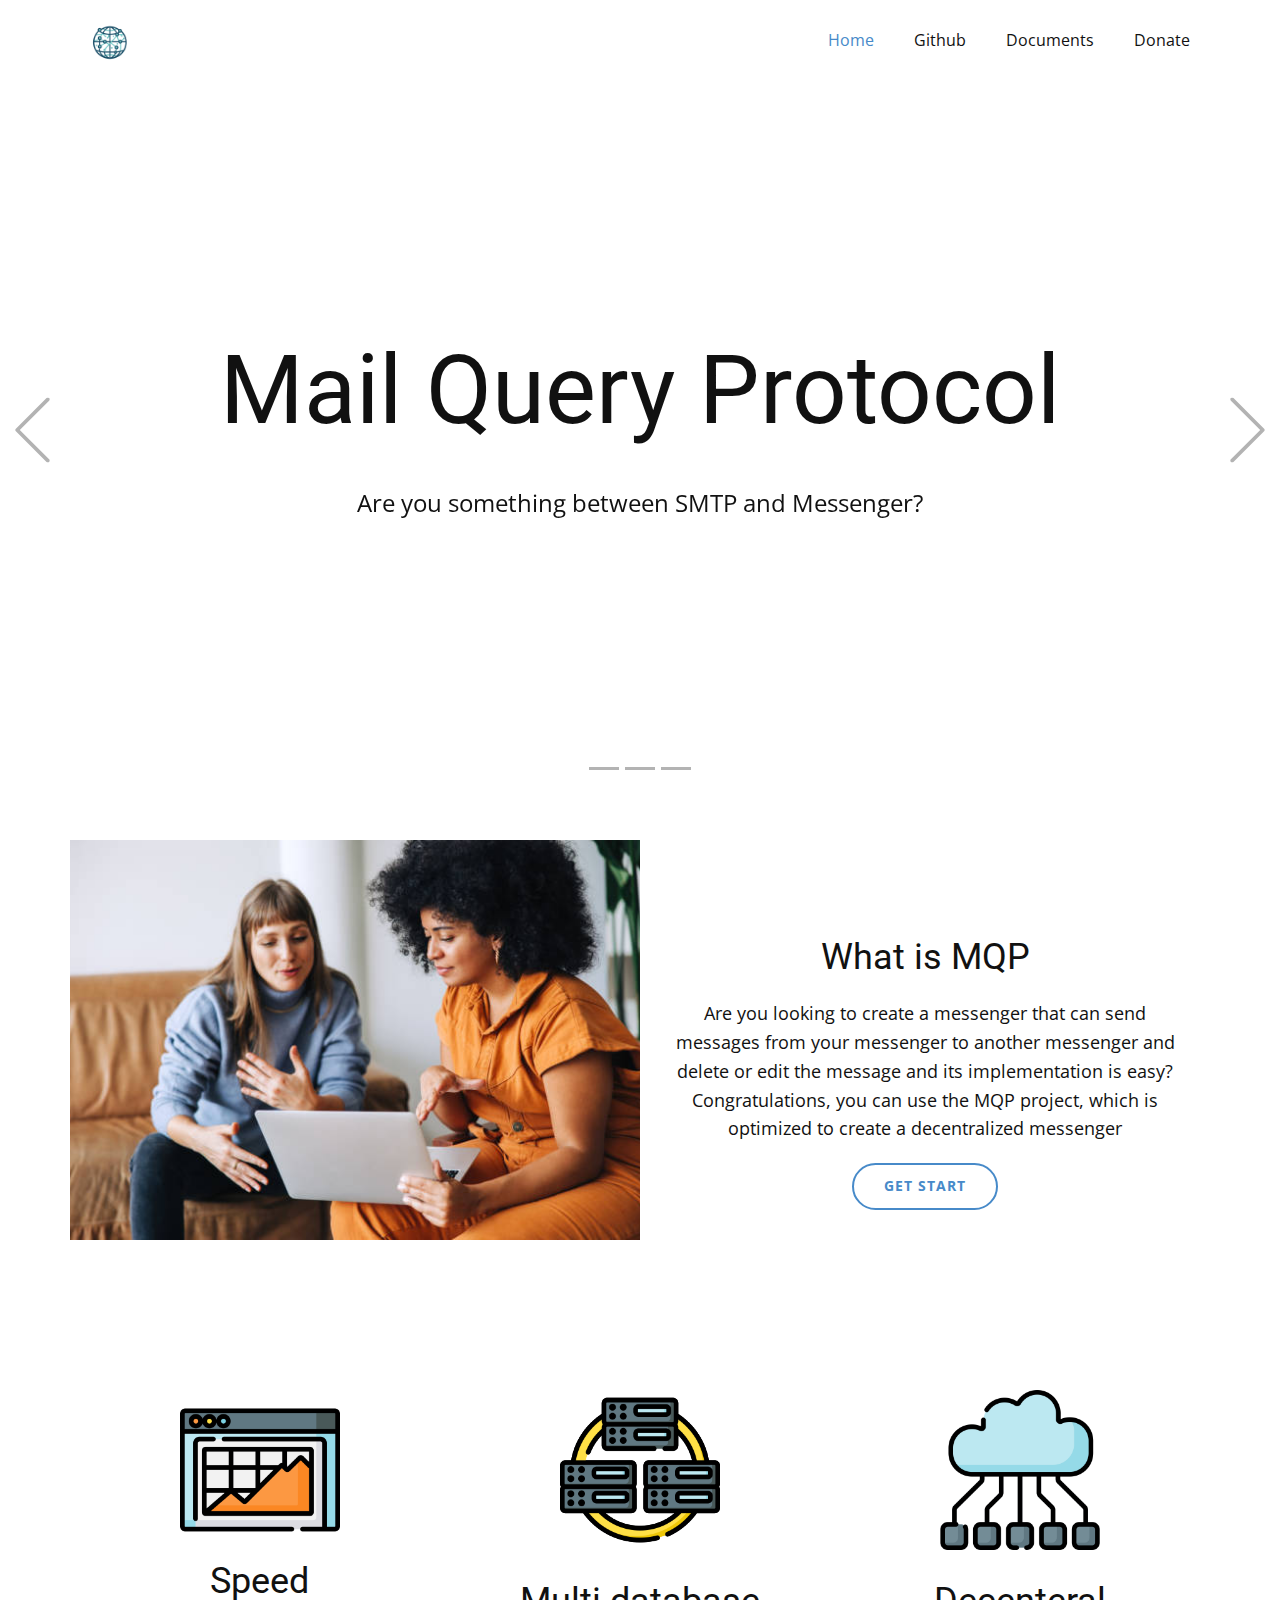
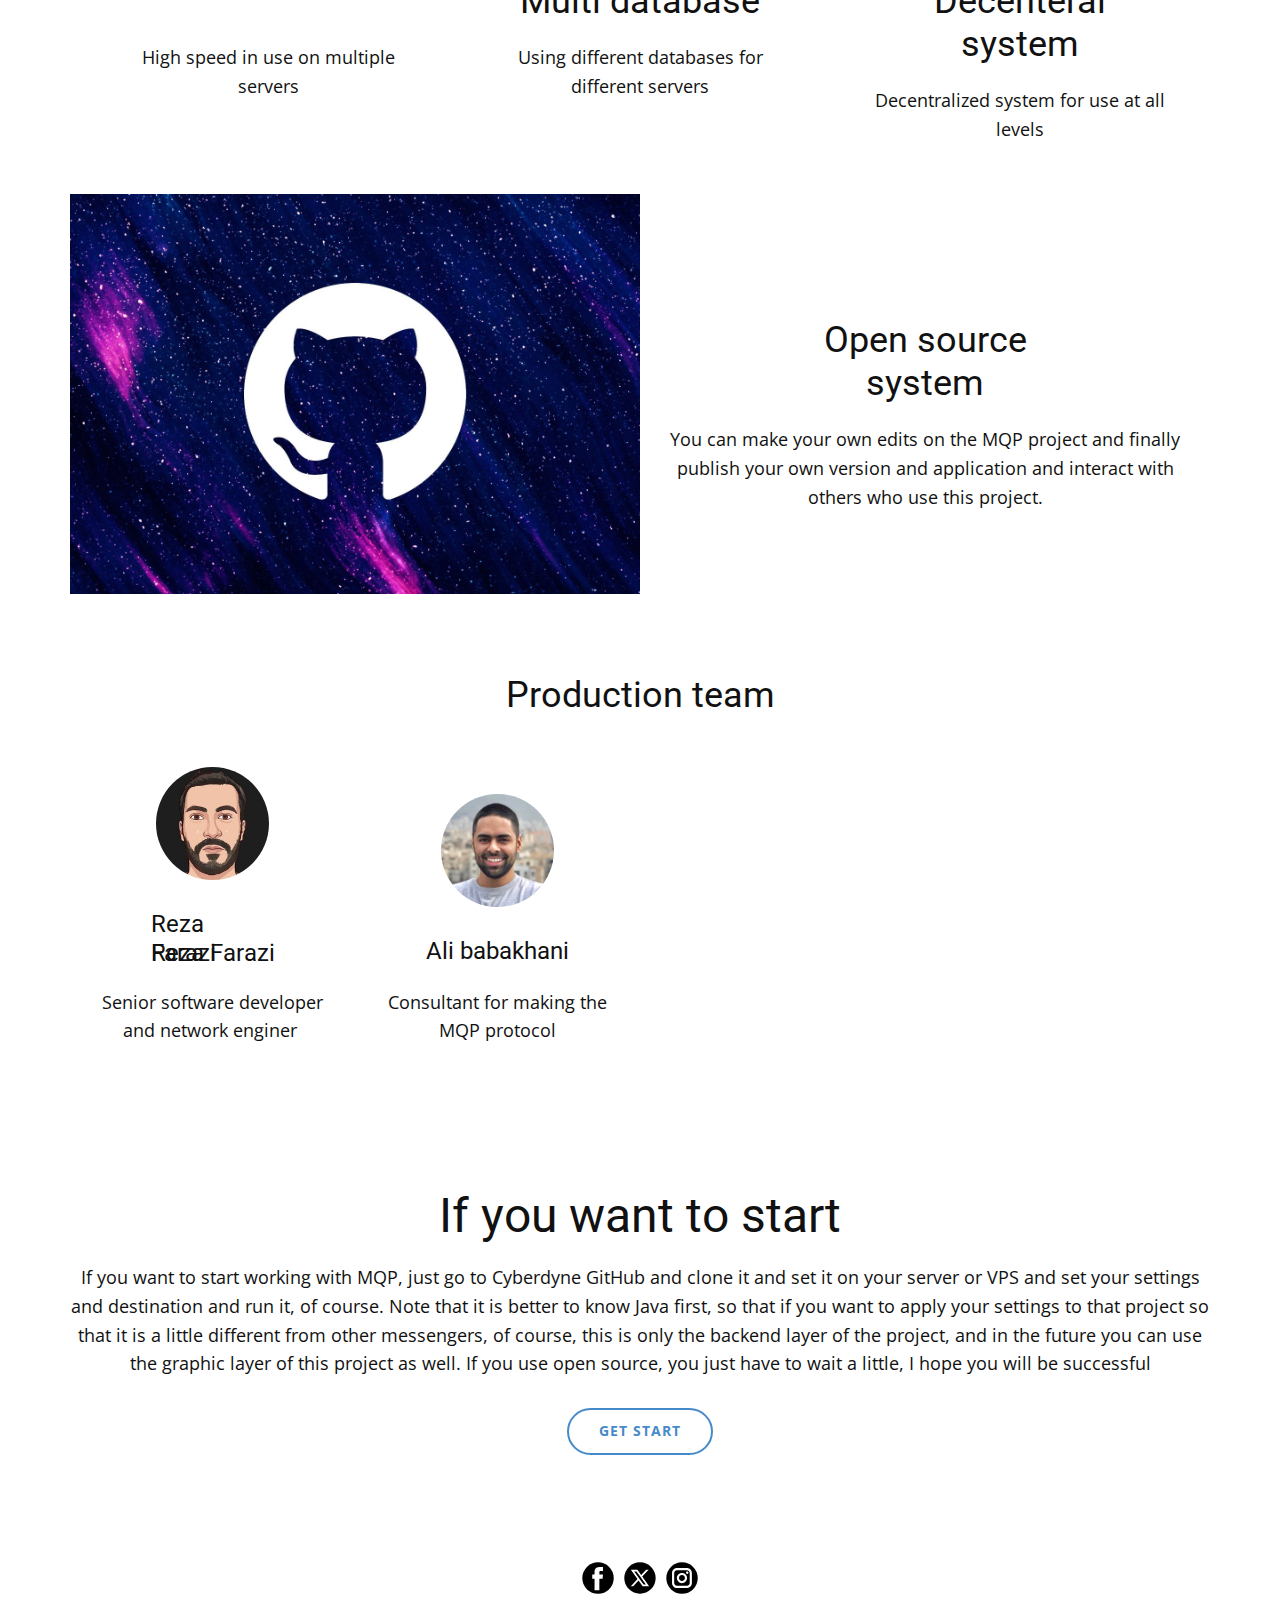
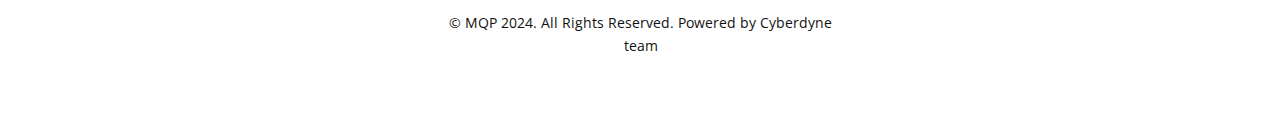
==== Home.html @ e92b4737 "Get start website" ====
<!DOCTYPE html>
<html style="font-size: 16px;" lang="en"><head>
    <meta name="viewport" content="width=device-width, initial-scale=1.0">
    <meta charset="utf-8">
    <meta name="keywords" content="Mail Query Protocol​, Mail Query Protocol​, Mail Query Protocol​, If you want to start">
    <meta name="description" content="">
    <title>Home</title>
    <link rel="stylesheet" href="nicepage.css" media="screen">
<link rel="stylesheet" href="Home.css" media="screen">
    <script class="u-script" type="text/javascript" src="jquery.js" defer=""></script>
    <script class="u-script" type="text/javascript" src="nicepage.js" defer=""></script>
    <meta name="generator" content="Nicepage 6.11.6, nicepage.com">
    <link id="u-theme-google-font" rel="stylesheet" href="https://fonts.googleapis.com/css?family=Roboto:100,100i,300,300i,400,400i,500,500i,700,700i,900,900i|Open+Sans:300,300i,400,400i,500,500i,600,600i,700,700i,800,800i">
    
    
    
    
    
    
    
    <script type="application/ld+json">{
		"@context": "http://schema.org",
		"@type": "Organization",
		"name": "",
		"sameAs": [
				"https://facebook.com/name",
				"https://twitter.com/name",
				"https://instagram.com/name"
		]
}</script>
    <meta name="theme-color" content="#478ac9">
    <meta name="twitter:site" content="@">
    <meta name="twitter:card" content="summary_large_image">
    <meta name="twitter:title" content="Home">
    <meta name="twitter:description" content="">
    <meta property="og:title" content="Home">
    <meta property="og:type" content="website">
  <meta data-intl-tel-input-cdn-path="intlTelInput/"></head>
  <body data-path-to-root="./" data-include-products="false" class="u-body u-xl-mode" data-lang="en"><header class="u-clearfix u-header" id="sec-7b68"><div class="u-clearfix u-sheet u-valign-middle u-sheet-1">
        <nav class="u-menu u-menu-one-level u-offcanvas u-menu-1">
          <div class="menu-collapse" style="font-size: 1rem; letter-spacing: 0px;">
            <a class="u-button-style u-custom-left-right-menu-spacing u-custom-padding-bottom u-custom-text-hover-color u-custom-top-bottom-menu-spacing u-nav-link u-text-active-palette-1-base u-text-hover-palette-2-base" href="#">
              <svg class="u-svg-link" viewBox="0 0 24 24"><use xlink:href="#menu-hamburger"></use></svg>
              <svg class="u-svg-content" version="1.1" id="menu-hamburger" viewBox="0 0 16 16" x="0px" y="0px" xmlns:xlink="http://www.w3.org/1999/xlink" xmlns="http://www.w3.org/2000/svg"><g><rect y="1" width="16" height="2"></rect><rect y="7" width="16" height="2"></rect><rect y="13" width="16" height="2"></rect>
</g></svg>
            </a>
          </div>
          <div class="u-custom-menu u-nav-container">
            <ul class="u-nav u-unstyled u-nav-1"><li class="u-nav-item"><a class="u-button-style u-nav-link u-text-active-palette-1-base u-text-hover-custom-color-2" href="Home.html" style="padding: 10px 20px;">Home</a>
</li><li class="u-nav-item"><a class="u-button-style u-nav-link u-text-active-palette-1-base u-text-hover-custom-color-2" href="https://github.com/realcyberdyne" style="padding: 10px 20px;">Github</a>
</li><li class="u-nav-item"><a class="u-button-style u-nav-link u-text-active-palette-1-base u-text-hover-custom-color-2" href="https://github.com/realcyberdyne/MQP-Mail-Query-Protocol-" style="padding: 10px 20px;">Documents</a>
</li><li class="u-nav-item"><a class="u-button-style u-nav-link u-text-active-palette-1-base u-text-hover-custom-color-2" style="padding: 10px 20px;">Donate</a>
</li></ul>
          </div>
          <div class="u-custom-menu u-nav-container-collapse">
            <div class="u-black u-container-style u-inner-container-layout u-opacity u-opacity-95 u-sidenav">
              <div class="u-inner-container-layout u-sidenav-overflow">
                <div class="u-menu-close"></div>
                <ul class="u-align-center u-nav u-popupmenu-items u-unstyled u-nav-2"><li class="u-nav-item"><a class="u-button-style u-nav-link" href="Home.html">Home</a>
</li><li class="u-nav-item"><a class="u-button-style u-nav-link" href="https://github.com/realcyberdyne">Github</a>
</li><li class="u-nav-item"><a class="u-button-style u-nav-link" href="https://github.com/realcyberdyne/MQP-Mail-Query-Protocol-">Documents</a>
</li><li class="u-nav-item"><a class="u-button-style u-nav-link">Donate</a>
</li></ul>
              </div>
            </div>
            <div class="u-black u-menu-overlay u-opacity u-opacity-70"></div>
          </div>
        </nav>
        <img class="u-image u-image-contain u-image-default u-preserve-proportions u-image-1" src="images/NewProject.png" alt="" data-image-width="1024" data-image-height="1024">
      </div></header>
    <section class="u-carousel u-slide u-block-faf6-1" id="carousel_fd09" data-interval="5000" data-u-ride="carousel">
      <ol class="u-absolute-hcenter u-carousel-indicators u-block-faf6-2">
        <li data-u-target="#carousel_fd09" class="u-active u-grey-30" data-u-slide-to="0"></li>
        <li data-u-target="#carousel_fd09" class="u-grey-30" data-u-slide-to="1"></li>
        <li data-u-target="#carousel_fd09" class="u-grey-30" data-u-slide-to="2"></li>
      </ol>
      <div class="u-carousel-inner" role="listbox">
        <div class="u-active u-align-center u-carousel-item u-clearfix u-container-align-center u-section-1-1">
          <div class="u-clearfix u-sheet u-sheet-1">
            <h1 class="u-align-center u-text u-text-default u-title u-text-1">Mail Query Protocol </h1>
            <p class="u-align-center u-large-text u-text u-text-variant u-text-2"> Are you something between SMTP and Messenger?</p>
          </div>
        </div>
        <div class="u-carousel-item u-clearfix u-section-1-2">
          <div class="u-clearfix u-sheet u-sheet-1">
            <h1 class="u-align-center u-text u-text-default u-title u-text-1">Mail Query Protocol </h1>
            <p class="u-align-center u-large-text u-text u-text-variant u-text-2"> Are you looking for a decentralized file manager?</p>
          </div>
        </div>
        <div class="u-carousel-item u-clearfix u-section-1-3">
          <div class="u-clearfix u-sheet u-sheet-1">
            <h1 class="u-align-center u-text u-text-default u-title u-text-1">Mail Query Protocol </h1>
            <p class="u-align-center u-large-text u-text u-text-variant u-text-2"> Are you looking for a decentralized file manager?</p>
          </div>
        </div>
      </div>
      <a class="u-absolute-vcenter u-carousel-control u-carousel-control-prev u-text-grey-30 u-block-faf6-3" href="#carousel_fd09" role="button" data-u-slide="prev">
        <span aria-hidden="true">
          <svg class="u-svg-link" viewBox="0 0 477.175 477.175"><path d="M145.188,238.575l215.5-215.5c5.3-5.3,5.3-13.8,0-19.1s-13.8-5.3-19.1,0l-225.1,225.1c-5.3,5.3-5.3,13.8,0,19.1l225.1,225
                    c2.6,2.6,6.1,4,9.5,4s6.9-1.3,9.5-4c5.3-5.3,5.3-13.8,0-19.1L145.188,238.575z"></path></svg>
        </span>
        <span class="sr-only">Previous</span>
      </a>
      <a class="u-absolute-vcenter u-carousel-control u-carousel-control-next u-text-grey-30 u-block-faf6-4" href="#carousel_fd09" role="button" data-u-slide="next">
        <span aria-hidden="true">
          <svg class="u-svg-link" viewBox="0 0 477.175 477.175"><path d="M360.731,229.075l-225.1-225.1c-5.3-5.3-13.8-5.3-19.1,0s-5.3,13.8,0,19.1l215.5,215.5l-215.5,215.5
                    c-5.3,5.3-5.3,13.8,0,19.1c2.6,2.6,6.1,4,9.5,4c3.4,0,6.9-1.3,9.5-4l225.1-225.1C365.931,242.875,365.931,234.275,360.731,229.075z"></path></svg>
        </span>
        <span class="sr-only">Next</span>
      </a>
    </section>
    <section class="u-clearfix u-section-2" id="sec-bded">
      <div class="u-clearfix u-sheet u-sheet-1">
        <div class="data-layout-selected u-clearfix u-expanded-width u-layout-wrap u-layout-wrap-1">
          <div class="u-layout">
            <div class="u-layout-row">
              <div class="u-container-align-center u-container-style u-image u-layout-cell u-size-30 u-image-1" data-image-width="612" data-image-height="408">
                <div class="u-container-layout u-container-layout-1"></div>
              </div>
              <div class="u-container-style u-layout-cell u-size-30 u-layout-cell-2">
                <div class="u-container-layout u-container-layout-2">
                  <h3 class="u-align-center u-text u-text-default u-text-1">What is MQP<br>
                  </h3>
                  <p class="u-align-center u-text u-text-default u-text-2"> Are you looking to create a messenger that can send messages from your messenger to another messenger and delete or edit the message and its implementation is easy?
Congratulations, you can use the MQP project, which is optimized to create a decentralized messenger</p>
                  <a href="https://github.com/realcyberdyne/MQP-Mail-Query-Protocol-" class="u-align-center u-border-2 u-border-hover-palette-1-base u-border-palette-1-base u-btn u-btn-round u-button-style u-hover-palette-1-base u-none u-radius u-btn-1">Get start </a>
                </div>
              </div>
            </div>
          </div>
        </div>
      </div>
    </section>
    <section class="u-clearfix u-section-3" id="sec-f369">
      <div class="u-clearfix u-sheet u-valign-middle u-sheet-1">
        <div class="data-layout-selected u-clearfix u-expanded-width u-layout-wrap u-layout-wrap-1">
          <div class="u-layout">
            <div class="u-layout-row">
              <div class="u-container-align-center-lg u-container-align-center-md u-container-align-center-sm u-container-align-center-xl u-container-style u-layout-cell u-size-20 u-layout-cell-1">
                <div class="u-container-layout u-valign-top-xs u-container-layout-1">
                  <img class="u-image u-image-default u-preserve-proportions u-image-1" src="images/computer.png" alt="" data-image-width="512" data-image-height="512">
                  <h3 class="u-align-center u-text u-text-default u-text-1">Speed</h3>
                  <p class="u-align-center u-text u-text-default u-text-2"> High speed in use on multiple servers</p>
                </div>
              </div>
              <div class="u-container-style u-layout-cell u-size-20 u-layout-cell-2">
                <div class="u-container-layout u-container-layout-2">
                  <img class="u-image u-image-contain u-image-default u-preserve-proportions u-image-2" src="images/database.png" alt="" data-image-width="512" data-image-height="512">
                  <img class="u-image u-image-contain u-image-default u-preserve-proportions u-image-3" src="images/database.png" alt="" data-image-width="512" data-image-height="512">
                  <h3 class="u-align-center u-text u-text-default u-text-3">Multi database</h3>
                  <p class="u-align-center u-text u-text-default u-text-4"> Using different databases for different servers</p>
                </div>
              </div>
              <div class="u-container-align-center u-container-style u-layout-cell u-size-20 u-layout-cell-3">
                <div class="u-container-layout u-container-layout-3">
                  <img class="u-image u-image-default u-preserve-proportions u-image-4" src="images/circuit.png" alt="" data-image-width="512" data-image-height="512">
                  <h3 class="u-align-center u-text u-text-default u-text-5"> Decenteral system</h3>
                  <p class="u-align-center u-text u-text-default u-text-6"> Decentralized system for use at all levels</p>
                </div>
              </div>
            </div>
          </div>
        </div>
        <div class="data-layout-selected u-clearfix u-expanded-width u-layout-wrap u-layout-wrap-2">
          <div class="u-layout">
            <div class="u-layout-row">
              <div class="u-container-align-center u-container-style u-image u-layout-cell u-size-30 u-image-5" data-image-width="1600" data-image-height="900">
                <div class="u-container-layout u-container-layout-4"></div>
              </div>
              <div class="u-container-style u-layout-cell u-size-30 u-layout-cell-5">
                <div class="u-container-layout u-container-layout-5">
                  <h3 class="u-align-center u-text u-text-default u-text-7">Open source system</h3>
                  <p class="u-align-center u-text u-text-default u-text-8"> You can make your own edits on the MQP project and finally publish your own version and application and interact with others who use this project.<br>
                  </p>
                </div>
              </div>
            </div>
          </div>
        </div>
      </div>
    </section>
    <section class="u-clearfix u-section-4" id="sec-84dd">
      <div class="u-clearfix u-sheet u-sheet-1">
        <h3 class="u-align-center u-text u-text-default u-text-1"> Production team</h3>
        <div class="data-layout-selected u-clearfix u-expanded-width u-layout-wrap u-layout-wrap-1">
          <div class="u-layout">
            <div class="u-layout-row">
              <div class="u-container-style u-layout-cell u-size-15 u-size-30-md u-layout-cell-1">
                <div class="u-container-layout u-container-layout-1">
                  <img class="u-image u-image-round u-preserve-proportions u-radius u-image-1" src="images/image10.png" alt="" data-image-width="200" data-image-height="200">
                  <h4 class="u-text u-text-default u-text-2">Reza Farazi</h4>
                  <h4 class="u-align-center u-text u-text-default u-text-3">Reza Farazi</h4>
                  <p class="u-align-center u-text u-text-default u-text-4">Senior software developer and network enginer&nbsp;</p>
                </div>
              </div>
              <div class="u-container-align-center u-container-style u-layout-cell u-size-15 u-size-30-md u-layout-cell-2">
                <div class="u-container-layout u-valign-bottom u-container-layout-2">
                  <img class="u-image u-image-round u-preserve-proportions u-radius u-image-2" src="images/image11.png" alt="" data-image-width="640" data-image-height="640">
                  <h4 class="u-align-center u-text u-text-default u-text-5">Ali babakhani</h4>
                  <p class="u-align-center u-text u-text-default u-text-6"> Consultant for making the MQP protocol</p>
                </div>
              </div>
              <div class="u-container-style u-layout-cell u-size-15 u-size-30-md u-layout-cell-3">
                <div class="u-container-layout u-container-layout-3"></div>
              </div>
              <div class="u-container-style u-layout-cell u-size-15 u-size-30-md u-layout-cell-4">
                <div class="u-container-layout u-container-layout-4"></div>
              </div>
            </div>
          </div>
        </div>
      </div>
    </section>
    <section class="u-clearfix u-section-5" id="sec-c62b">
      <div class="u-clearfix u-sheet u-sheet-1">
        <h2 class="u-align-center u-text u-text-default u-text-1">If you want to start</h2>
        <p class="u-align-center u-text u-text-default u-text-2"> If you want to start working with MQP, just go to Cyberdyne GitHub and clone it and set it on your server or VPS and set your settings and destination and run it, of course. Note that it is better to know Java first, so that if you want to apply your settings to that project so that it is a little different from other messengers, of course, this is only the backend layer of the project, and in the future you can use the graphic layer of this project as well. If you use open source, you just have to wait a little, I hope you will be successful</p>
        <a href="https://github.com/realcyberdyne/MQP-Mail-Query-Protocol-" class="u-align-center u-border-2 u-border-hover-palette-1-base u-border-palette-1-base u-btn u-btn-round u-button-style u-hover-palette-1-base u-none u-radius u-btn-1">Get start </a>
      </div>
    </section>
    
    
    
    <footer class="u-align-center u-clearfix u-footer u-white u-footer" id="sec-74ca"><div class="u-clearfix u-sheet u-sheet-1">
        <div class="u-social-icons u-spacing-10 u-social-icons-1">
          <a class="u-social-url" title="facebook" target="_blank" href="https://facebook.com/name"><span class="u-icon u-social-facebook u-social-icon u-text-black u-icon-1"><svg class="u-svg-link" preserveAspectRatio="xMidYMin slice" viewBox="0 0 112 112" style=""><use xlink:href="#svg-7eaa"></use></svg><svg class="u-svg-content" viewBox="0 0 112 112" x="0" y="0" id="svg-7eaa"><circle fill="currentColor" cx="56.1" cy="56.1" r="55"></circle><path fill="#FFFFFF" d="M73.5,31.6h-9.1c-1.4,0-3.6,0.8-3.6,3.9v8.5h12.6L72,58.3H60.8v40.8H43.9V58.3h-8V43.9h8v-9.2
c0-6.7,3.1-17,17-17h12.5v13.9H73.5z"></path></svg></span>
          </a>
          <a class="u-social-url" title="twitter" target="_blank" href="https://twitter.com/name"><span class="u-icon u-social-icon u-social-twitter u-text-black u-icon-2"><svg class="u-svg-link" preserveAspectRatio="xMidYMin slice" viewBox="0 0 112.2 112.2" style=""><use xlink:href="#svg-4dbb"></use></svg><svg class="u-svg-content" viewBox="0 0 112.2 112.2" x="0px" y="0px" id="svg-4dbb"><circle fill="currentColor" cx="56" cy="56" r="55"></circle><path fill="#FFFFFF" d="M63.9,51l22.4-24h-8.6L60.3,45.9L46.9,27H24l23.3,32.8L24,85h8.2L51,64.9L65.3,85H88L63.9,51z M55.3,60.2
l-3.7-5.1L35.7,33.1h8.1l12.3,17.2l3.7,5.1l16.6,23.4h-7.8L55.3,60.2z"></path></svg></span>
          </a>
          <a class="u-social-url" title="instagram" target="_blank" href="https://instagram.com/name"><span class="u-icon u-social-icon u-social-instagram u-text-black u-icon-3"><svg class="u-svg-link" preserveAspectRatio="xMidYMin slice" viewBox="0 0 112 112" style=""><use xlink:href="#svg-7a27"></use></svg><svg class="u-svg-content" viewBox="0 0 112 112" x="0" y="0" id="svg-7a27"><circle fill="currentColor" cx="56.1" cy="56.1" r="55"></circle><path fill="#FFFFFF" d="M55.9,38.2c-9.9,0-17.9,8-17.9,17.9C38,66,46,74,55.9,74c9.9,0,17.9-8,17.9-17.9C73.8,46.2,65.8,38.2,55.9,38.2
z M55.9,66.4c-5.7,0-10.3-4.6-10.3-10.3c-0.1-5.7,4.6-10.3,10.3-10.3c5.7,0,10.3,4.6,10.3,10.3C66.2,61.8,61.6,66.4,55.9,66.4z"></path><path fill="#FFFFFF" d="M74.3,33.5c-2.3,0-4.2,1.9-4.2,4.2s1.9,4.2,4.2,4.2s4.2-1.9,4.2-4.2S76.6,33.5,74.3,33.5z"></path><path fill="#FFFFFF" d="M73.1,21.3H38.6c-9.7,0-17.5,7.9-17.5,17.5v34.5c0,9.7,7.9,17.6,17.5,17.6h34.5c9.7,0,17.5-7.9,17.5-17.5V38.8
C90.6,29.1,82.7,21.3,73.1,21.3z M83,73.3c0,5.5-4.5,9.9-9.9,9.9H38.6c-5.5,0-9.9-4.5-9.9-9.9V38.8c0-5.5,4.5-9.9,9.9-9.9h34.5
c5.5,0,9.9,4.5,9.9,9.9V73.3z"></path></svg></span>
          </a>
        </div>
        <p class="u-small-text u-text u-text-variant u-text-1"> © MQP 2024. All Rights Reserved. Powered by Cyberdyne team</p>
      </div></footer>
    
</body></html>
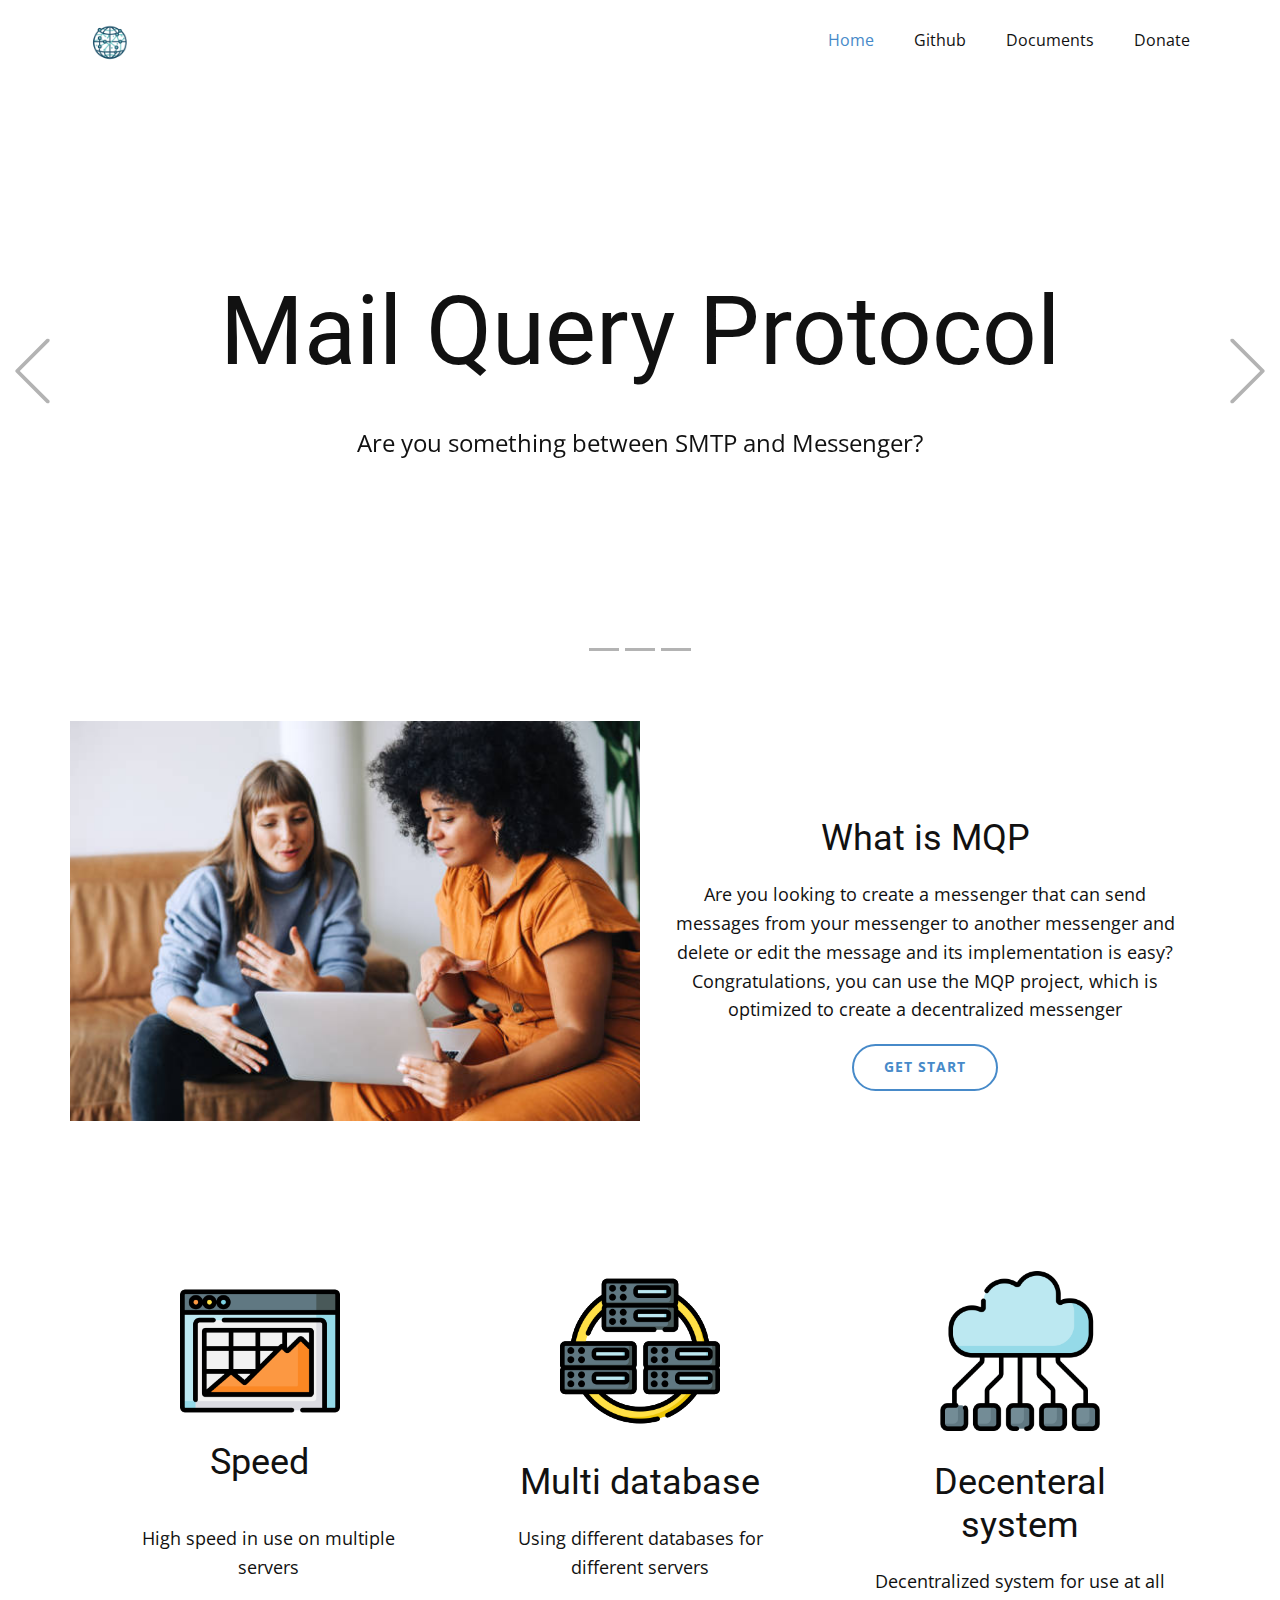
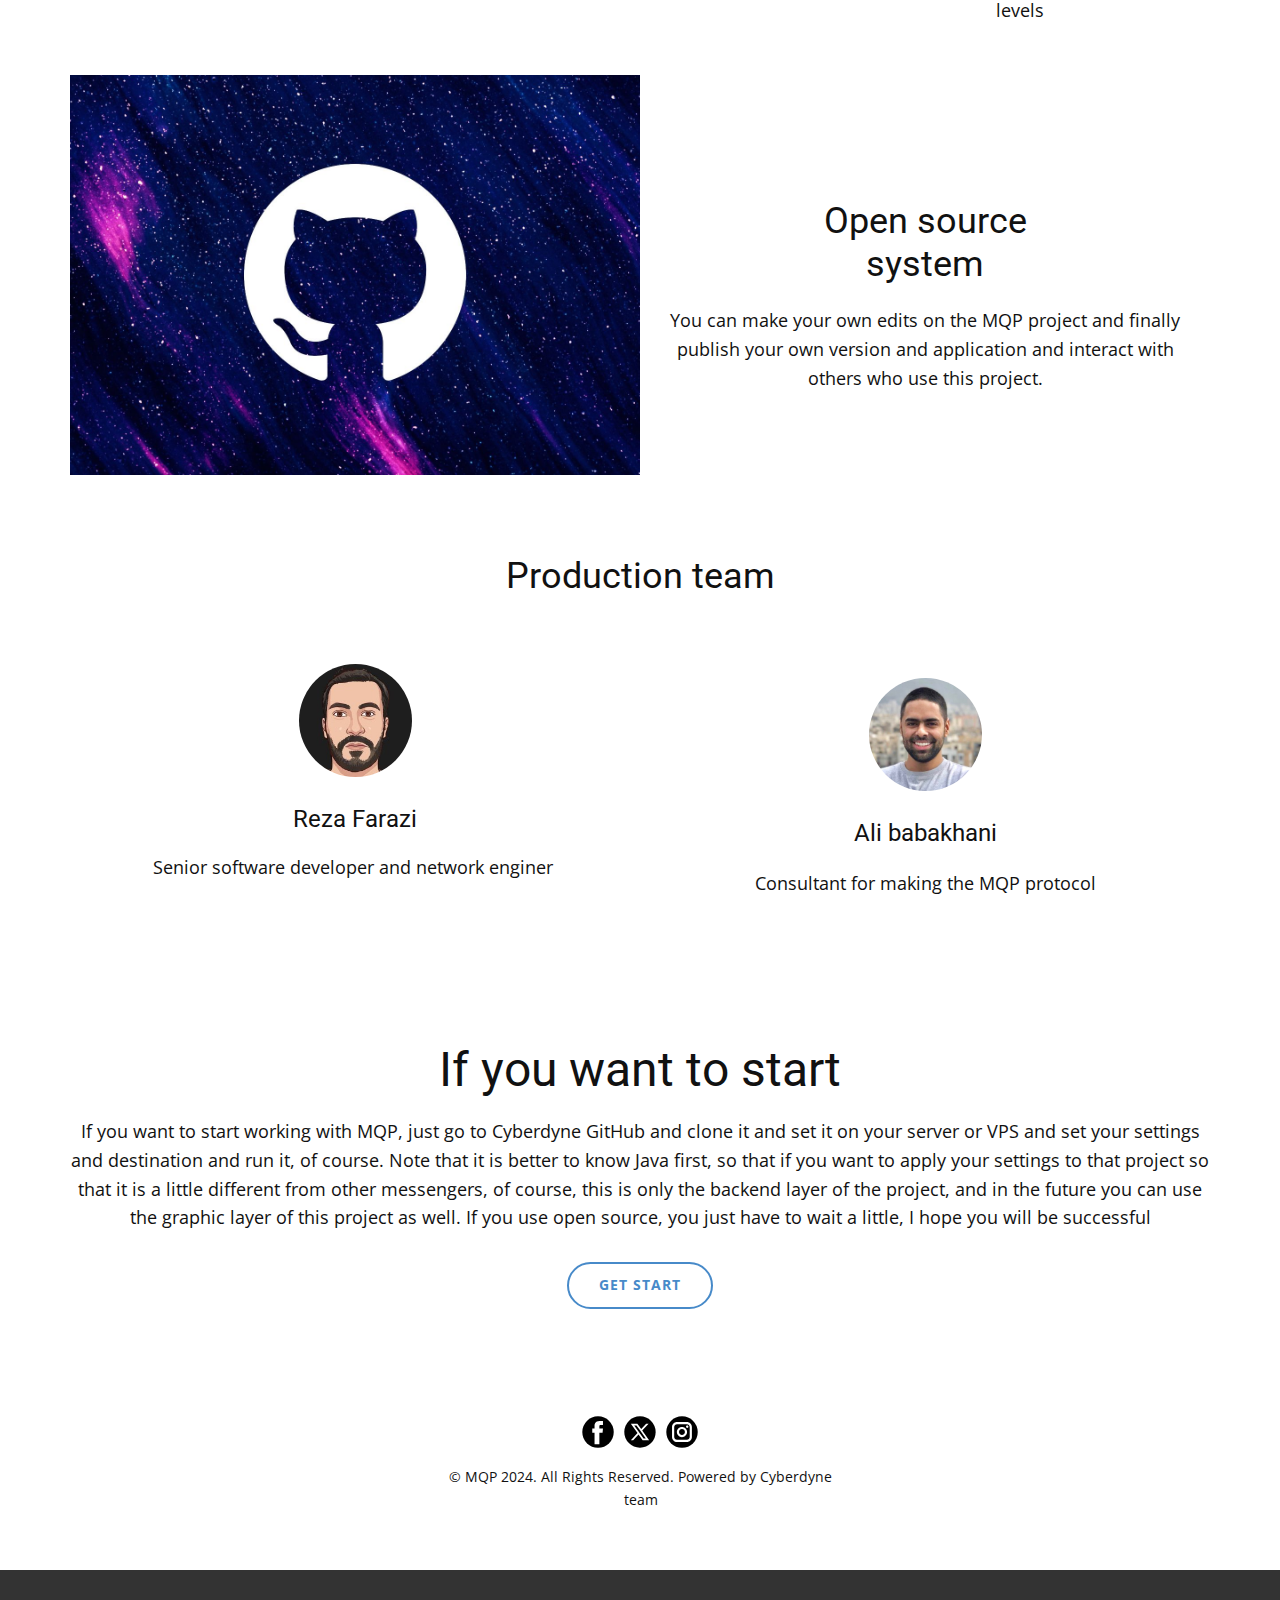
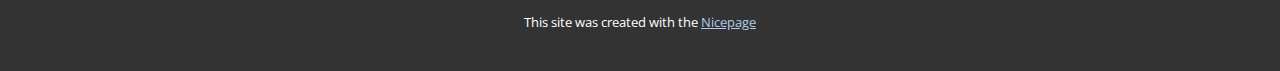
==== commit 5c222bd1: "Fix some bugs" ====
--- a/Home.html
+++ b/Home.html
@@ -1,15 +1,16 @@
 <!DOCTYPE html>
-<html style="font-size: 16px;" lang="en"><head>
+<html style="font-size: 16px;" lang="en-US"><head>
     <meta name="viewport" content="width=device-width, initial-scale=1.0">
     <meta charset="utf-8">
     <meta name="keywords" content="Mail Query Protocol​, Mail Query Protocol​, Mail Query Protocol​, If you want to start">
-    <meta name="description" content="">
+    <meta name="description" content="The official page of the MQP protocol">
     <title>Home</title>
     <link rel="stylesheet" href="nicepage.css" media="screen">
 <link rel="stylesheet" href="Home.css" media="screen">
     <script class="u-script" type="text/javascript" src="jquery.js" defer=""></script>
     <script class="u-script" type="text/javascript" src="nicepage.js" defer=""></script>
     <meta name="generator" content="Nicepage 6.11.6, nicepage.com">
+    <link rel="icon" href="images/NewProject.png">
     <link id="u-theme-google-font" rel="stylesheet" href="https://fonts.googleapis.com/css?family=Roboto:100,100i,300,300i,400,400i,500,500i,700,700i,900,900i|Open+Sans:300,300i,400,400i,500,500i,600,600i,700,700i,800,800i">
     
     
@@ -21,7 +22,7 @@
     <script type="application/ld+json">{
 		"@context": "http://schema.org",
 		"@type": "Organization",
-		"name": "",
+		"name": "Mail Query protocol",
 		"sameAs": [
 				"https://facebook.com/name",
 				"https://twitter.com/name",
@@ -32,8 +33,9 @@
     <meta name="twitter:site" content="@">
     <meta name="twitter:card" content="summary_large_image">
     <meta name="twitter:title" content="Home">
-    <meta name="twitter:description" content="">
+    <meta name="twitter:description" content="Mail Query protocol">
     <meta property="og:title" content="Home">
+    <meta property="og:description" content="The official page of the MQP protocol">
     <meta property="og:type" content="website">
   <meta data-intl-tel-input-cdn-path="intlTelInput/"></head>
   <body data-path-to-root="./" data-include-products="false" class="u-body u-xl-mode" data-lang="en"><header class="u-clearfix u-header" id="sec-7b68"><div class="u-clearfix u-sheet u-valign-middle u-sheet-1">
@@ -66,13 +68,13 @@
             <div class="u-black u-menu-overlay u-opacity u-opacity-70"></div>
           </div>
         </nav>
-        <img class="u-image u-image-contain u-image-default u-preserve-proportions u-image-1" src="images/NewProject.png" alt="" data-image-width="1024" data-image-height="1024">
+        <img class="u-image u-image-contain u-image-default u-preserve-proportions u-image-1" src="images/NewProject.png?rand=3d67" alt="" data-image-width="1024" data-image-height="1024">
       </div></header>
-    <section class="u-carousel u-slide u-block-faf6-1" id="carousel_fd09" data-interval="5000" data-u-ride="carousel">
+    <section class="u-carousel u-slide u-block-faf6-1" id="carousel-aefb" data-interval="5000" data-u-ride="carousel">
       <ol class="u-absolute-hcenter u-carousel-indicators u-block-faf6-2">
-        <li data-u-target="#carousel_fd09" class="u-active u-grey-30" data-u-slide-to="0"></li>
-        <li data-u-target="#carousel_fd09" class="u-grey-30" data-u-slide-to="1"></li>
-        <li data-u-target="#carousel_fd09" class="u-grey-30" data-u-slide-to="2"></li>
+        <li data-u-target="#carousel-aefb" class="u-active u-grey-30" data-u-slide-to="0"></li>
+        <li data-u-target="#carousel-aefb" class="u-grey-30" data-u-slide-to="1"></li>
+        <li data-u-target="#carousel-aefb" class="u-grey-30" data-u-slide-to="2"></li>
       </ol>
       <div class="u-carousel-inner" role="listbox">
         <div class="u-active u-align-center u-carousel-item u-clearfix u-container-align-center u-section-1-1">
@@ -94,14 +96,14 @@
           </div>
         </div>
       </div>
-      <a class="u-absolute-vcenter u-carousel-control u-carousel-control-prev u-text-grey-30 u-block-faf6-3" href="#carousel_fd09" role="button" data-u-slide="prev">
+      <a class="u-absolute-vcenter u-carousel-control u-carousel-control-prev u-text-grey-30 u-block-faf6-3" href="#carousel-aefb" role="button" data-u-slide="prev">
         <span aria-hidden="true">
           <svg class="u-svg-link" viewBox="0 0 477.175 477.175"><path d="M145.188,238.575l215.5-215.5c5.3-5.3,5.3-13.8,0-19.1s-13.8-5.3-19.1,0l-225.1,225.1c-5.3,5.3-5.3,13.8,0,19.1l225.1,225
                     c2.6,2.6,6.1,4,9.5,4s6.9-1.3,9.5-4c5.3-5.3,5.3-13.8,0-19.1L145.188,238.575z"></path></svg>
         </span>
         <span class="sr-only">Previous</span>
       </a>
-      <a class="u-absolute-vcenter u-carousel-control u-carousel-control-next u-text-grey-30 u-block-faf6-4" href="#carousel_fd09" role="button" data-u-slide="next">
+      <a class="u-absolute-vcenter u-carousel-control u-carousel-control-next u-text-grey-30 u-block-faf6-4" href="#carousel-aefb" role="button" data-u-slide="next">
         <span aria-hidden="true">
           <svg class="u-svg-link" viewBox="0 0 477.175 477.175"><path d="M360.731,229.075l-225.1-225.1c-5.3-5.3-13.8-5.3-19.1,0s-5.3,13.8,0,19.1l215.5,215.5l-215.5,215.5
                     c-5.3,5.3-5.3,13.8,0,19.1c2.6,2.6,6.1,4,9.5,4c3.4,0,6.9-1.3,9.5-4l225.1-225.1C365.931,242.875,365.931,234.275,360.731,229.075z"></path></svg>
@@ -179,32 +181,25 @@
         </div>
       </div>
     </section>
-    <section class="u-clearfix u-section-4" id="sec-84dd">
+    <section class="u-clearfix u-container-align-center u-section-4" id="sec-84dd">
       <div class="u-clearfix u-sheet u-sheet-1">
         <h3 class="u-align-center u-text u-text-default u-text-1"> Production team</h3>
         <div class="data-layout-selected u-clearfix u-expanded-width u-layout-wrap u-layout-wrap-1">
           <div class="u-layout">
             <div class="u-layout-row">
-              <div class="u-container-style u-layout-cell u-size-15 u-size-30-md u-layout-cell-1">
-                <div class="u-container-layout u-container-layout-1">
+              <div class="u-container-style u-layout-cell u-size-30 u-layout-cell-1">
+                <div class="u-container-layout u-valign-middle u-container-layout-1">
                   <img class="u-image u-image-round u-preserve-proportions u-radius u-image-1" src="images/image10.png" alt="" data-image-width="200" data-image-height="200">
-                  <h4 class="u-text u-text-default u-text-2">Reza Farazi</h4>
-                  <h4 class="u-align-center u-text u-text-default u-text-3">Reza Farazi</h4>
-                  <p class="u-align-center u-text u-text-default u-text-4">Senior software developer and network enginer&nbsp;</p>
-                </div>
-              </div>
-              <div class="u-container-align-center u-container-style u-layout-cell u-size-15 u-size-30-md u-layout-cell-2">
+                  <h4 class="u-align-center u-text u-text-default u-text-2">Reza Farazi</h4>
+                  <p class="u-align-center u-text u-text-default u-text-3">Senior software developer and network enginer&nbsp;</p>
+                </div>
+              </div>
+              <div class="u-container-style u-layout-cell u-size-30 u-layout-cell-2">
                 <div class="u-container-layout u-valign-bottom u-container-layout-2">
                   <img class="u-image u-image-round u-preserve-proportions u-radius u-image-2" src="images/image11.png" alt="" data-image-width="640" data-image-height="640">
-                  <h4 class="u-align-center u-text u-text-default u-text-5">Ali babakhani</h4>
-                  <p class="u-align-center u-text u-text-default u-text-6"> Consultant for making the MQP protocol</p>
-                </div>
-              </div>
-              <div class="u-container-style u-layout-cell u-size-15 u-size-30-md u-layout-cell-3">
-                <div class="u-container-layout u-container-layout-3"></div>
-              </div>
-              <div class="u-container-style u-layout-cell u-size-15 u-size-30-md u-layout-cell-4">
-                <div class="u-container-layout u-container-layout-4"></div>
+                  <h4 class="u-align-center u-text u-text-default u-text-4">Ali babakhani</h4>
+                  <p class="u-align-center u-text u-text-default u-text-5"> Consultant for making the MQP protocol</p>
+                </div>
               </div>
             </div>
           </div>
@@ -237,5 +232,13 @@
         </div>
         <p class="u-small-text u-text u-text-variant u-text-1"> © MQP 2024. All Rights Reserved. Powered by Cyberdyne team</p>
       </div></footer>
-    
+    <section class="u-backlink u-clearfix u-grey-80">
+      <p class="u-text">
+        <span>This site was created with the </span>
+        <a class="u-link" href="https://nicepage.com/" target="_blank" rel="nofollow">
+          <span>Nicepage</span>
+        </a>
+      </p>
+    </section>
+  
 </body></html>--- a/nicepage.css
+++ b/nicepage.css
@@ -42950,6 +42950,7 @@
 
 .u-header .u-nav-1 {
   font-size: 1rem;
+  letter-spacing: normal;
 }
 
 .u-header .u-nav-2 {
@@ -42964,10 +42965,6 @@
 @media (max-width: 1199px) {
   .u-header .u-menu-1 {
     width: auto;
-  }
-
-  .u-header .u-nav-1 {
-    letter-spacing: normal;
   }
 
   .u-header .u-image-1 {
--- a/Home.css
+++ b/Home.css
@@ -14,79 +14,149 @@
 }
 
 .u-section-1-1 .u-sheet-1 {
-  min-height: 700px;
+  min-height: 581px;
 }
 
 .u-section-1-1 .u-text-1 {
-  margin: 258px auto 0;
+  margin: 199px auto 0;
 }
 
 .u-section-1-1 .u-text-2 {
-  margin: 40px 59px 0;
+  margin: 39px 59px 0;
 }
 
 @media (max-width: 1199px) {
+  .u-section-1-1 .u-text-1 {
+    margin-top: 212px;
+  }
+
+  .u-section-1-1 .u-text-2 {
+    width: auto;
+    margin-left: 0;
+    margin-right: 0;
+  }
+}
+
+@media (max-width: 991px) {
+  .u-section-1-1 .u-text-1 {
+    width: auto;
+    margin-left: 45px;
+    margin-right: 45px;
+  }
+
+  .u-section-1-1 .u-text-2 {
+    margin-left: 46px;
+    margin-right: 46px;
+  }
+}
+
+@media (max-width: 767px) {
+  .u-section-1-1 .u-text-1 {
+    margin-top: 199px;
+    margin-left: 8px;
+    margin-right: 8px;
+  }
+
   .u-section-1-1 .u-text-2 {
     margin-left: 0;
     margin-right: 0;
   }
 }
 
-@media (max-width: 991px) {
+@media (max-width: 575px) {
   .u-section-1-1 .u-text-1 {
+    margin-top: 180px;
+  }
+}
+
+.u-section-1-2 .u-sheet-1 {
+  min-height: 700px;
+}
+
+.u-section-1-2 .u-text-1 {
+  margin: 259px auto 0;
+}
+
+.u-section-1-2 .u-text-2 {
+  margin: 39px 59px 0;
+}
+
+@media (max-width: 1199px) {
+  .u-section-1-2 .u-text-1 {
+    margin-top: 272px;
+  }
+
+  .u-section-1-2 .u-text-2 {
     width: auto;
-    margin-top: 60px;
     margin-left: 0;
     margin-right: 0;
   }
-
-  .u-section-1-1 .u-text-2 {
+}
+
+@media (max-width: 991px) {
+  .u-section-1-2 .u-text-1 {
     width: auto;
-    margin-left: 46px;
-    margin-right: 46px;
+    margin-left: 45px;
+    margin-right: 45px;
   }
 }
 
 @media (max-width: 767px) {
-  .u-section-1-1 .u-text-2 {
+  .u-section-1-2 .u-text-1 {
+    margin-top: 226px;
+  }
+}
+
+@media (max-width: 575px) {
+  .u-section-1-2 .u-text-1 {
+    margin-top: 239px;
+    margin-left: auto;
+    margin-right: auto;
+  }
+}
+
+.u-section-1-3 .u-sheet-1 {
+  min-height: 700px;
+}
+
+.u-section-1-3 .u-text-1 {
+  margin: 259px auto 0;
+}
+
+.u-section-1-3 .u-text-2 {
+  margin: 39px 59px 0;
+}
+
+@media (max-width: 1199px) {
+  .u-section-1-3 .u-text-1 {
+    margin-top: 272px;
+  }
+
+  .u-section-1-3 .u-text-2 {
+    width: auto;
     margin-left: 0;
     margin-right: 0;
   }
 }
 
-.u-section-1-2 .u-sheet-1 {
-  min-height: 700px;
-}
-
-.u-section-1-2 .u-text-1 {
-  margin: 259px auto 0;
-}
-
-.u-section-1-2 .u-text-2 {
-  margin: 39px 59px 60px;
-}
-
-@media (max-width: 1199px) {
-  .u-section-1-2 .u-text-2 {
-    margin-left: 0;
-    margin-right: 0;
-  }
-}
-
-.u-section-1-3 .u-sheet-1 {
-  min-height: 700px;
-}
-
-.u-section-1-3 .u-text-1 {
-  margin: 259px auto 0;
-}
-
-.u-section-1-3 .u-text-2 {
-  margin: 39px 59px 60px;
-}
-
-@media (max-width: 1199px) {
-  .u-section-1-3 .u-text-2 {
+@media (max-width: 991px) {
+  .u-section-1-3 .u-text-1 {
+    width: auto;
+    margin-left: 45px;
+    margin-right: 45px;
+  }
+}
+
+@media (max-width: 767px) {
+  .u-section-1-3 .u-text-1 {
+    margin-left: 8px;
+    margin-right: 8px;
+  }
+}
+
+@media (max-width: 575px) {
+  .u-section-1-3 .u-text-1 {
+    margin-top: 239px;
     margin-left: 0;
     margin-right: 0;
   }
@@ -103,6 +173,7 @@
 .u-section-2 .u-image-1 {
   min-height: 400px;
   background-image: url("images/image9.png");
+  background-position: 50% 50%;
 }
 
 .u-section-2 .u-container-layout-1 {
@@ -280,6 +351,7 @@
 .u-section-3 .u-image-5 {
   min-height: 400px;
   background-image: url("images/image4.png");
+  background-position: 50% 50%;
 }
 
 .u-section-3 .u-container-layout-4 {
@@ -469,7 +541,7 @@
 }
 
 .u-section-4 .u-layout-wrap-1 {
-  margin: 20px 0 47px;
+  margin: 19px 0 48px;
 }
 
 .u-section-4 .u-layout-cell-1 {
@@ -488,15 +560,11 @@
 }
 
 .u-section-4 .u-text-2 {
-  margin: 30px 51px 0;
+  margin: 28px auto 0;
 }
 
 .u-section-4 .u-text-3 {
-  margin: -29px auto 0;
-}
-
-.u-section-4 .u-text-4 {
-  margin: 20px 0 0;
+  margin: 19px auto 0;
 }
 
 .u-section-4 .u-layout-cell-2 {
@@ -514,28 +582,12 @@
   margin: 0 auto;
 }
 
+.u-section-4 .u-text-4 {
+  margin: 28px auto 0;
+}
+
 .u-section-4 .u-text-5 {
-  margin: 30px auto 0;
-}
-
-.u-section-4 .u-text-6 {
-  margin: 22px 0 0;
-}
-
-.u-section-4 .u-layout-cell-3 {
-  min-height: 311px;
-}
-
-.u-section-4 .u-container-layout-3 {
-  padding: 30px;
-}
-
-.u-section-4 .u-layout-cell-4 {
-  min-height: 311px;
-}
-
-.u-section-4 .u-container-layout-4 {
-  padding: 30px;
+  margin: 22px auto 0;
 }
 
 @media (max-width: 1199px) {
@@ -553,16 +605,18 @@
     min-height: 256px;
   }
 
+  .u-section-4 .u-text-3 {
+    margin-left: 3px;
+    margin-right: 3px;
+  }
+
   .u-section-4 .u-layout-cell-2 {
     min-height: 256px;
   }
 
-  .u-section-4 .u-layout-cell-3 {
-    min-height: 256px;
-  }
-
-  .u-section-4 .u-layout-cell-4 {
-    min-height: 256px;
+  .u-section-4 .u-text-5 {
+    margin-left: 35px;
+    margin-right: 35px;
   }
 }
 
@@ -575,16 +629,18 @@
     min-height: 100px;
   }
 
+  .u-section-4 .u-text-3 {
+    margin-left: 0;
+    margin-right: 0;
+  }
+
   .u-section-4 .u-layout-cell-2 {
     min-height: 100px;
   }
 
-  .u-section-4 .u-layout-cell-3 {
-    min-height: 392px;
-  }
-
-  .u-section-4 .u-layout-cell-4 {
-    min-height: 392px;
+  .u-section-4 .u-text-5 {
+    margin-left: 0;
+    margin-right: 0;
   }
 }
 
@@ -598,27 +654,19 @@
     padding-right: 10px;
   }
 
+  .u-section-4 .u-text-3 {
+    margin-left: auto;
+    margin-right: auto;
+  }
+
   .u-section-4 .u-container-layout-2 {
     padding-left: 10px;
     padding-right: 10px;
   }
 
-  .u-section-4 .u-layout-cell-3 {
-    min-height: 588px;
-  }
-
-  .u-section-4 .u-container-layout-3 {
-    padding-left: 10px;
-    padding-right: 10px;
-  }
-
-  .u-section-4 .u-layout-cell-4 {
-    min-height: 588px;
-  }
-
-  .u-section-4 .u-container-layout-4 {
-    padding-left: 10px;
-    padding-right: 10px;
+  .u-section-4 .u-text-5 {
+    margin-left: auto;
+    margin-right: auto;
   }
 }
 
@@ -627,16 +675,17 @@
     min-height: 1434px;
   }
 
-  .u-section-4 .u-text-4 {
+  .u-section-4 .u-text-2 {
+    margin-top: 79px;
+  }
+
+  .u-section-4 .u-text-3 {
     margin-top: 46px;
   }
 
-  .u-section-4 .u-layout-cell-3 {
-    min-height: 370px;
-  }
-
-  .u-section-4 .u-layout-cell-4 {
-    min-height: 370px;
+  .u-section-4 .u-text-5 {
+    margin-left: 9px;
+    margin-right: 9px;
   }
 }.u-section-5 .u-sheet-1 {
   min-height: 400px;
